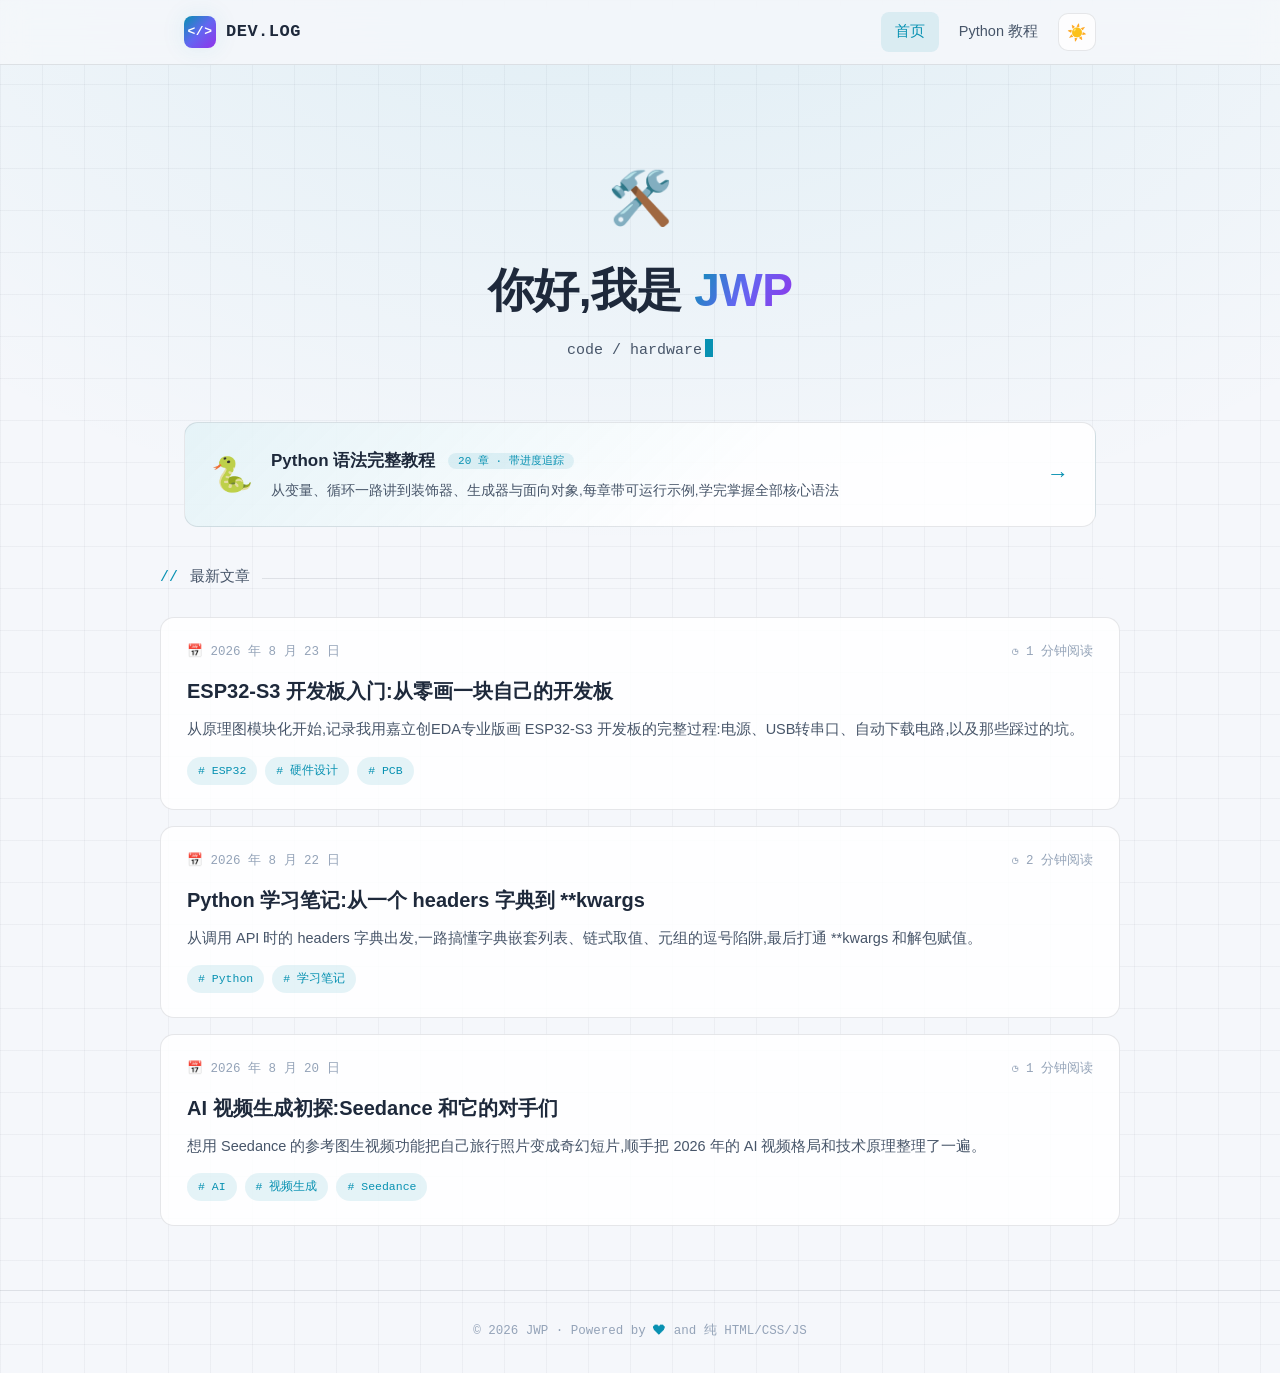
==== index.html @ aa748d0b "博客上线:首页+文章系统+Python语法教程(20章)" ====
<!DOCTYPE html>
<html lang="zh-CN">
<head>
  <meta charset="UTF-8">
  <meta name="viewport" content="width=device-width, initial-scale=1.0">
  <meta name="description" content="个人博客 · 记录硬件设计与编程学习">
  <title>我的博客</title>
  <link rel="icon" href="data:image/svg+xml,<svg xmlns='http://www.w3.org/2000/svg' viewBox='0 0 100 100'><rect width='100' height='100' rx='20' fill='%2322d3ee'/><text x='50' y='68' font-size='52' text-anchor='middle' fill='%23070b14' font-family='monospace' font-weight='bold'>&lt;/&gt;</text></svg>">
  <link rel="stylesheet" href="css/style.css">
</head>
<body>

  <!-- 导航 -->
  <nav class="nav">
    <div class="container nav-inner">
      <a class="logo" href="index.html">
        <span class="logo-mark">&lt;/&gt;</span>
        <span>DEV.LOG</span>
      </a>
      <div class="nav-links">
        <a class="nav-link active" href="index.html">首页</a>
        <a class="nav-link" href="python.html">Python 教程</a>
        <button class="theme-btn" id="themeToggle" type="button" title="切换明暗主题">🌙</button>
      </div>
    </div>
  </nav>

  <!-- Hero -->
  <header class="hero container">
    <span class="hero-emoji fade-up">🛠️</span>
    <h1 class="hero-title fade-up">
      你好,我是 <span class="grad">JWP</span>
    </h1>
    <p class="hero-sub fade-up" id="heroSub">
      <span class="typed"></span><span class="cursor"></span>
    </p>
  </header>

  <!-- Python 教程推广卡片 -->
  <div class="container" style="padding: 0 24px 10px;">
    <a class="py-promo fade-up" href="python.html">
      <span class="py-promo-icon">🐍</span>
      <div>
        <div class="py-promo-title">Python 语法完整教程 <span class="py-promo-badge">20 章 · 带进度追踪</span></div>
        <div class="py-promo-desc">从变量、循环一路讲到装饰器、生成器与面向对象,每章带可运行示例,学完掌握全部核心语法</div>
      </div>
      <span class="py-promo-arrow">→</span>
    </a>
  </div>

  <!-- 文章列表 -->
  <main class="section container">
    <div class="section-head">最新文章</div>
    <div class="post-list" id="postList"></div>
  </main>

  <!-- 页脚 -->
  <footer class="footer">
    <div class="container">
      © 2026 JWP · Powered by <span class="heart">❤</span> and 纯 HTML/CSS/JS
    </div>
  </footer>

  <script src="js/posts.js"></script>
  <script src="js/main.js"></script>
</body>
</html>
---- css/style.css ----
/* ============================================
   个人博客 · 深色科技风
   主题系统:CSS 变量 + [data-theme] 切换
   ============================================ */

:root {
  --bg: #070b14;
  --bg-soft: #0b1120;
  --card: rgba(148, 163, 184, 0.05);
  --card-hover: rgba(148, 163, 184, 0.09);
  --border: rgba(148, 163, 184, 0.15);
  --border-strong: rgba(148, 163, 184, 0.3);
  --text: #e6edf3;
  --text-dim: #94a3b8;
  --text-faint: #64748b;
  --accent: #22d3ee;
  --accent-2: #818cf8;
  --accent-3: #c084fc;
  --accent-dim: rgba(34, 211, 238, 0.12);
  --code-bg: #0d1117;
  --shadow: 0 8px 32px rgba(0, 0, 0, 0.45);
  --glow: 0 0 24px rgba(34, 211, 238, 0.15);
  --grid-line: rgba(148, 163, 184, 0.05);
  --nav-bg: rgba(7, 11, 20, 0.82);
  --mono: "JetBrains Mono", "Cascadia Code", Consolas, "Courier New", monospace;
  --sans: "Segoe UI", "PingFang SC", "Microsoft YaHei", -apple-system, sans-serif;
}

[data-theme="light"] {
  --bg: #f5f7fb;
  --bg-soft: #ffffff;
  --card: rgba(255, 255, 255, 0.85);
  --card-hover: #ffffff;
  --border: rgba(15, 23, 42, 0.1);
  --border-strong: rgba(15, 23, 42, 0.22);
  --text: #1e293b;
  --text-dim: #475569;
  --text-faint: #94a3b8;
  --accent: #0891b2;
  --accent-2: #6366f1;
  --accent-3: #9333ea;
  --accent-dim: rgba(8, 145, 178, 0.1);
  --code-bg: #f1f5f9;
  --shadow: 0 8px 32px rgba(15, 23, 42, 0.1);
  --glow: 0 0 24px rgba(8, 145, 178, 0.1);
  --grid-line: rgba(15, 23, 42, 0.04);
  --nav-bg: rgba(245, 247, 251, 0.85);
}

* { margin: 0; padding: 0; box-sizing: border-box; }

html { scroll-behavior: smooth; }

body {
  font-family: var(--sans);
  background: var(--bg);
  color: var(--text);
  line-height: 1.75;
  min-height: 100vh;
  transition: background 0.3s ease, color 0.3s ease;
  /* 背景网格 + 顶部辉光,纯 CSS 科技感 */
  background-image:
    radial-gradient(ellipse 80% 50% at 50% -10%, var(--accent-dim), transparent),
    linear-gradient(var(--grid-line) 1px, transparent 1px),
    linear-gradient(90deg, var(--grid-line) 1px, transparent 1px);
  background-size: 100% 100%, 42px 42px, 42px 42px;
}

a { color: var(--accent); text-decoration: none; transition: color 0.2s; }
a:hover { color: var(--accent-3); }

::selection { background: var(--accent); color: var(--bg); }

.container { max-width: 960px; margin: 0 auto; padding: 0 24px; }

/* ============ 导航栏 ============ */
.nav {
  position: sticky;
  top: 0;
  z-index: 100;
  backdrop-filter: blur(14px);
  -webkit-backdrop-filter: blur(14px);
  background: var(--nav-bg);
  border-bottom: 1px solid var(--border);
}

.nav-inner {
  display: flex;
  align-items: center;
  justify-content: space-between;
  height: 64px;
}

.logo {
  display: flex;
  align-items: center;
  gap: 10px;
  font-family: var(--mono);
  font-weight: 700;
  font-size: 17px;
  color: var(--text);
  letter-spacing: 0.5px;
}

.logo-mark {
  width: 32px;
  height: 32px;
  display: grid;
  place-items: center;
  border-radius: 8px;
  background: linear-gradient(135deg, var(--accent), var(--accent-2), var(--accent-3));
  color: #fff;
  font-size: 13px;
  font-weight: 800;
  box-shadow: var(--glow);
}

.nav-links { display: flex; align-items: center; gap: 6px; }

.nav-link {
  padding: 7px 14px;
  border-radius: 8px;
  color: var(--text-dim);
  font-size: 14.5px;
  transition: all 0.2s;
}

.nav-link:hover { color: var(--text); background: var(--card); }
.nav-link.active { color: var(--accent); background: var(--accent-dim); }

/* 主题切换按钮 */
.theme-btn {
  width: 38px;
  height: 38px;
  display: grid;
  place-items: center;
  border: 1px solid var(--border);
  border-radius: 10px;
  background: var(--card);
  color: var(--text-dim);
  cursor: pointer;
  transition: all 0.25s;
  font-size: 16px;
}

.theme-btn:hover {
  border-color: var(--accent);
  color: var(--accent);
  box-shadow: var(--glow);
  transform: rotate(15deg);
}

/* ============ 首页 Hero ============ */
.hero { padding: 88px 0 56px; text-align: center; }

.hero-emoji { font-size: 52px; display: block; margin-bottom: 18px; }

.hero-title {
  font-size: clamp(30px, 6vw, 46px);
  font-weight: 800;
  letter-spacing: -0.5px;
  line-height: 1.25;
}

.hero-title .grad {
  background: linear-gradient(120deg, var(--accent), var(--accent-2), var(--accent-3));
  -webkit-background-clip: text;
  background-clip: text;
  -webkit-text-fill-color: transparent;
}

.hero-sub {
  margin-top: 18px;
  font-family: var(--mono);
  font-size: 15px;
  color: var(--text-dim);
  min-height: 28px;
}

.hero-sub .cursor {
  display: inline-block;
  width: 8px;
  height: 18px;
  margin-left: 3px;
  vertical-align: -3px;
  background: var(--accent);
  animation: blink 0.9s step-end infinite;
}

@keyframes blink { 50% { opacity: 0; } }

/* ============ 分区标题 ============ */
.section { padding: 28px 0 64px; }

.section-head {
  display: flex;
  align-items: center;
  gap: 12px;
  margin-bottom: 26px;
  font-family: var(--mono);
  font-size: 15px;
  color: var(--text-dim);
}

.section-head::before { content: "//"; color: var(--accent); }
.section-head::after {
  content: "";
  flex: 1;
  height: 1px;
  background: linear-gradient(90deg, var(--border), transparent);
}

/* ============ 文章卡片 ============ */
.post-list { display: flex; flex-direction: column; gap: 16px; }

.post-card {
  display: block;
  padding: 24px 26px;
  border: 1px solid var(--border);
  border-radius: 14px;
  background: var(--card);
  color: var(--text);
  transition: all 0.25s ease;
  position: relative;
  overflow: hidden;
}

.post-card::before {
  content: "";
  position: absolute;
  left: 0;
  top: 0;
  bottom: 0;
  width: 3px;
  background: linear-gradient(180deg, var(--accent), var(--accent-3));
  opacity: 0;
  transition: opacity 0.25s;
}

.post-card:hover {
  background: var(--card-hover);
  border-color: var(--border-strong);
  transform: translateY(-3px);
  box-shadow: var(--shadow), var(--glow);
}

.post-card:hover::before { opacity: 1; }

.post-meta {
  display: flex;
  align-items: center;
  gap: 14px;
  font-family: var(--mono);
  font-size: 12.5px;
  color: var(--text-faint);
  margin-bottom: 10px;
}

.post-title {
  font-size: 20px;
  font-weight: 700;
  margin-bottom: 8px;
  transition: color 0.2s;
}

.post-card:hover .post-title { color: var(--accent); }

.post-summary {
  font-size: 14.5px;
  color: var(--text-dim);
  display: -webkit-box;
  -webkit-line-clamp: 2;
  -webkit-box-orient: vertical;
  overflow: hidden;
}

.post-tags { display: flex; gap: 8px; margin-top: 14px; flex-wrap: wrap; }

.tag {
  font-family: var(--mono);
  font-size: 11.5px;
  padding: 3px 10px;
  border-radius: 999px;
  color: var(--accent);
  background: var(--accent-dim);
  border: 1px solid transparent;
}

.read-time { margin-left: auto; }
.read-time::before { content: "◷ "; }

/* ============ 文章页 ============ */
.post-page { padding: 56px 0 72px; }

.back-link {
  display: inline-flex;
  align-items: center;
  gap: 6px;
  font-family: var(--mono);
  font-size: 13.5px;
  color: var(--text-dim);
  margin-bottom: 34px;
}

.back-link:hover { color: var(--accent); }

.post-header { margin-bottom: 40px; padding-bottom: 28px; border-bottom: 1px solid var(--border); }

.post-page-title {
  font-size: clamp(24px, 4.5vw, 34px);
  font-weight: 800;
  line-height: 1.35;
  margin-bottom: 16px;
}

.article {
  font-size: 16px;
  color: var(--text);
  word-wrap: break-word;
}

.article h2 {
  font-size: 23px;
  margin: 44px 0 16px;
  padding-left: 14px;
  border-left: 4px solid var(--accent);
}

.article h3 { font-size: 18.5px; margin: 32px 0 12px; color: var(--text); }

.article p { margin: 14px 0; color: var(--text-dim); }

.article strong { color: var(--text); }

.article ul, .article ol { margin: 14px 0 14px 24px; color: var(--text-dim); }
.article li { margin: 6px 0; }
.article li::marker { color: var(--accent); }

.article blockquote {
  margin: 20px 0;
  padding: 14px 20px;
  border-left: 4px solid var(--accent-2);
  background: var(--card);
  border-radius: 0 10px 10px 0;
  color: var(--text-dim);
}

.article blockquote p { margin: 4px 0; }

.article img { max-width: 100%; border-radius: 12px; margin: 10px 0; }

/* 表格(外层可横向滚动,窄屏不撑爆页面) */
.table-wrap { overflow-x: auto; margin: 22px 0; }

.article table {
  width: 100%;
  border-collapse: collapse;
  font-size: 14.5px;
  overflow: hidden;
  border-radius: 10px;
  border: 1px solid var(--border);
}

.article th {
  font-family: var(--mono);
  font-size: 13px;
  text-align: left;
  padding: 10px 16px;
  background: var(--accent-dim);
  color: var(--accent);
  border-bottom: 1px solid var(--border);
}

.article td {
  padding: 10px 16px;
  color: var(--text-dim);
  border-bottom: 1px solid var(--border);
}

.article tr:last-child td { border-bottom: none; }
.article tr:hover td { background: var(--card); }

.article hr { border: none; height: 1px; background: var(--border); margin: 36px 0; }

/* 行内代码 */
.article code.inline {
  font-family: var(--mono);
  font-size: 0.88em;
  padding: 2px 7px;
  border-radius: 6px;
  background: var(--accent-dim);
  color: var(--accent);
  border: 1px solid var(--border);
}

/* 代码块 */
.code-block {
  margin: 22px 0;
  border: 1px solid var(--border);
  border-radius: 12px;
  overflow: hidden;
  background: var(--code-bg);
}

.code-head {
  display: flex;
  align-items: center;
  justify-content: space-between;
  padding: 8px 16px;
  border-bottom: 1px solid var(--border);
  background: rgba(148, 163, 184, 0.06);
  font-family: var(--mono);
  font-size: 12px;
  color: var(--text-faint);
}

.copy-btn {
  border: 1px solid var(--border);
  background: transparent;
  color: var(--text-faint);
  font-family: var(--mono);
  font-size: 11.5px;
  padding: 3px 12px;
  border-radius: 6px;
  cursor: pointer;
  transition: all 0.2s;
}

.copy-btn:hover { color: var(--accent); border-color: var(--accent); }
.copy-btn.copied { color: #34d399; border-color: #34d399; }

.code-block pre {
  padding: 18px 20px;
  overflow-x: auto;
  font-family: var(--mono);
  font-size: 13.5px;
  line-height: 1.7;
  color: var(--text);
}

/* 上下篇导航 */
.post-nav {
  display: grid;
  grid-template-columns: 1fr 1fr;
  gap: 14px;
  margin-top: 56px;
}

.post-nav-card {
  padding: 18px 20px;
  border: 1px solid var(--border);
  border-radius: 12px;
  background: var(--card);
  color: var(--text);
  transition: all 0.2s;
}

.post-nav-card:hover { border-color: var(--accent); box-shadow: var(--glow); }
.post-nav-card.next { text-align: right; }
.post-nav-label {
  font-family: var(--mono);
  font-size: 12px;
  color: var(--text-faint);
  display: block;
  margin-bottom: 6px;
}
.post-nav-title { font-size: 15px; font-weight: 600; }

/* 未找到 */
.not-found { text-align: center; padding: 90px 0; }
.not-found h1 {
  font-family: var(--mono);
  font-size: 64px;
  background: linear-gradient(120deg, var(--accent), var(--accent-3));
  -webkit-background-clip: text;
  background-clip: text;
  -webkit-text-fill-color: transparent;
}
.not-found p { color: var(--text-dim); margin: 14px 0 26px; }

/* ============ 页脚 ============ */
.footer {
  border-top: 1px solid var(--border);
  padding: 30px 0;
  text-align: center;
  font-family: var(--mono);
  font-size: 12.5px;
  color: var(--text-faint);
}

.footer .heart { color: var(--accent); }

/* ============ 响应式 ============ */
@media (max-width: 720px) {
  .hero { padding: 56px 0 40px; }
  .hero-emoji { font-size: 42px; }
  .post-card { padding: 20px; }
  .post-title { font-size: 18px; }
  .post-nav { grid-template-columns: 1fr; }
  .post-nav-card.next { text-align: left; }
  .article { font-size: 15px; }
  .nav-link { padding: 7px 10px; font-size: 14px; }
}

/* ============================================
   Python 教程页
   ============================================ */
.py-layout {
  display: grid;
  grid-template-columns: 268px minmax(0, 1fr);
  gap: 36px;
  padding-top: 36px;
  padding-bottom: 72px;
  align-items: start;
}

/* grid 项默认 min-width:auto 会被内容撑爆,必须显式归零 */
.py-layout > * { min-width: 0; }

.toc-wrap { position: sticky; top: 88px; width: 100%; max-height: calc(100vh - 110px); }

.toc-box {
  border: 1px solid var(--border);
  border-radius: 14px;
  background: var(--card);
  overflow-y: auto;
  scrollbar-width: thin;
}

.toc-summary {
  padding: 14px 18px;
  font-family: var(--mono);
  font-size: 14px;
  color: var(--text);
  cursor: pointer;
  user-select: none;
  border-bottom: 1px solid var(--border);
  position: sticky;
  top: 0;
  background: var(--bg-soft);
  z-index: 2;
}

.toc-summary::-webkit-details-marker { display: none; }
.toc-summary::after { content: "▾"; float: right; color: var(--text-faint); }
.toc-box:not([open]) .toc-summary::after { content: "▸"; }

.progress-wrap { padding: 14px 18px 6px; }

.progress-track {
  height: 6px;
  border-radius: 999px;
  background: var(--border);
  overflow: hidden;
}

.progress-fill {
  height: 100%;
  width: 0;
  border-radius: 999px;
  background: linear-gradient(90deg, var(--accent), var(--accent-2));
  transition: width 0.4s ease;
}

.progress-text {
  margin-top: 8px;
  font-family: var(--mono);
  font-size: 11.5px;
  color: var(--text-faint);
}

.toc-nav { display: flex; flex-direction: column; padding: 8px; }

.toc-item {
  display: flex;
  align-items: center;
  gap: 10px;
  padding: 8px 12px;
  border-radius: 8px;
  font-size: 13.5px;
  color: var(--text-dim);
  transition: all 0.15s;
}

.toc-item:hover { color: var(--text); background: var(--card-hover); }

.toc-item.active {
  color: var(--accent);
  background: var(--accent-dim);
}

.toc-check {
  width: 15px;
  height: 15px;
  flex: none;
  border: 1.5px solid var(--border-strong);
  border-radius: 4px;
  display: grid;
  place-items: center;
  font-size: 10px;
  transition: all 0.2s;
}

.toc-item.done .toc-check {
  background: var(--accent);
  border-color: var(--accent);
  color: var(--bg);
}
.toc-item.done .toc-check::before { content: "✓"; }
.toc-item.done .toc-label { color: var(--text-faint); text-decoration: line-through; }

/* 章节 */
.chapter {
  padding: 34px 34px 30px;
  margin-bottom: 30px;
  border: 1px solid var(--border);
  border-radius: 16px;
  background: var(--card);
  scroll-margin-top: 88px;
}

.ch-title {
  font-size: 24px;
  font-weight: 800;
  margin-bottom: 22px;
  padding-bottom: 16px;
  border-bottom: 1px solid var(--border);
  background: linear-gradient(120deg, var(--accent), var(--accent-2));
  -webkit-background-clip: text;
  background-clip: text;
  -webkit-text-fill-color: transparent;
  display: inline-block;
}

.ch-toggle {
  display: block;
  width: 100%;
  margin-top: 26px;
  padding: 12px;
  border: 1px dashed var(--border-strong);
  border-radius: 10px;
  background: transparent;
  color: var(--text-dim);
  font-family: var(--mono);
  font-size: 13.5px;
  cursor: pointer;
  transition: all 0.2s;
}

.ch-toggle:hover { border-color: var(--accent); color: var(--accent); }

.ch-toggle.learned {
  border-style: solid;
  border-color: #34d399;
  color: #34d399;
  background: rgba(52, 211, 153, 0.07);
}

/* 教程页响应式:目录折叠到顶部 */
@media (max-width: 960px) {
  .py-layout { grid-template-columns: minmax(0, 1fr); gap: 20px; padding-top: 20px; }
  .toc-wrap { position: static; max-height: none; }
  .toc-box { max-width: 100%; }
  .toc-nav { max-height: 300px; overflow-y: auto; }
  .toc-label { word-break: break-all; }
  .chapter { padding: 24px 20px; }
}

/* 首页教程推广卡片 */
.py-promo {
  display: flex;
  align-items: center;
  gap: 18px;
  padding: 22px 26px;
  border: 1px solid var(--border);
  border-radius: 14px;
  background: linear-gradient(135deg, var(--accent-dim), transparent 60%), var(--card);
  color: var(--text);
  transition: all 0.25s;
}

.py-promo:hover {
  border-color: var(--accent);
  transform: translateY(-3px);
  box-shadow: var(--shadow), var(--glow);
  color: var(--text);
}

.py-promo-icon { font-size: 34px; flex: none; }

.py-promo-title { font-size: 17px; font-weight: 700; margin-bottom: 4px; }

.py-promo-badge {
  font-family: var(--mono);
  font-size: 11px;
  font-weight: 400;
  color: var(--accent);
  background: var(--accent-dim);
  padding: 2px 10px;
  border-radius: 999px;
  margin-left: 8px;
  vertical-align: 2px;
}

.py-promo-desc { font-size: 13.5px; color: var(--text-dim); }

.py-promo-arrow {
  margin-left: auto;
  font-size: 22px;
  color: var(--accent);
  flex: none;
  transition: transform 0.25s;
}

.py-promo:hover .py-promo-arrow { transform: translateX(6px); }

@media (max-width: 720px) {
  .py-promo { flex-direction: column; align-items: flex-start; gap: 10px; }
  .py-promo-arrow { display: none; }
}



/* 滚动条美化 */
::-webkit-scrollbar { width: 10px; height: 10px; }
::-webkit-scrollbar-track { background: var(--bg); }
::-webkit-scrollbar-thumb {
  background: var(--border-strong);
  border-radius: 6px;
  border: 2px solid var(--bg);
}
::-webkit-scrollbar-thumb:hover { background: var(--accent); }

/* 进场动画 */
@keyframes fadeUp {
  from { opacity: 0; transform: translateY(16px); }
  to { opacity: 1; transform: translateY(0); }
}

.fade-up { animation: fadeUp 0.55s ease both; }
.fade-up:nth-child(2) { animation-delay: 0.08s; }
.fade-up:nth-child(3) { animation-delay: 0.16s; }
.fade-up:nth-child(4) { animation-delay: 0.24s; }

@media (prefers-reduced-motion: reduce) {
  *, *::before, *::after { animation: none !important; transition: none !important; }
}
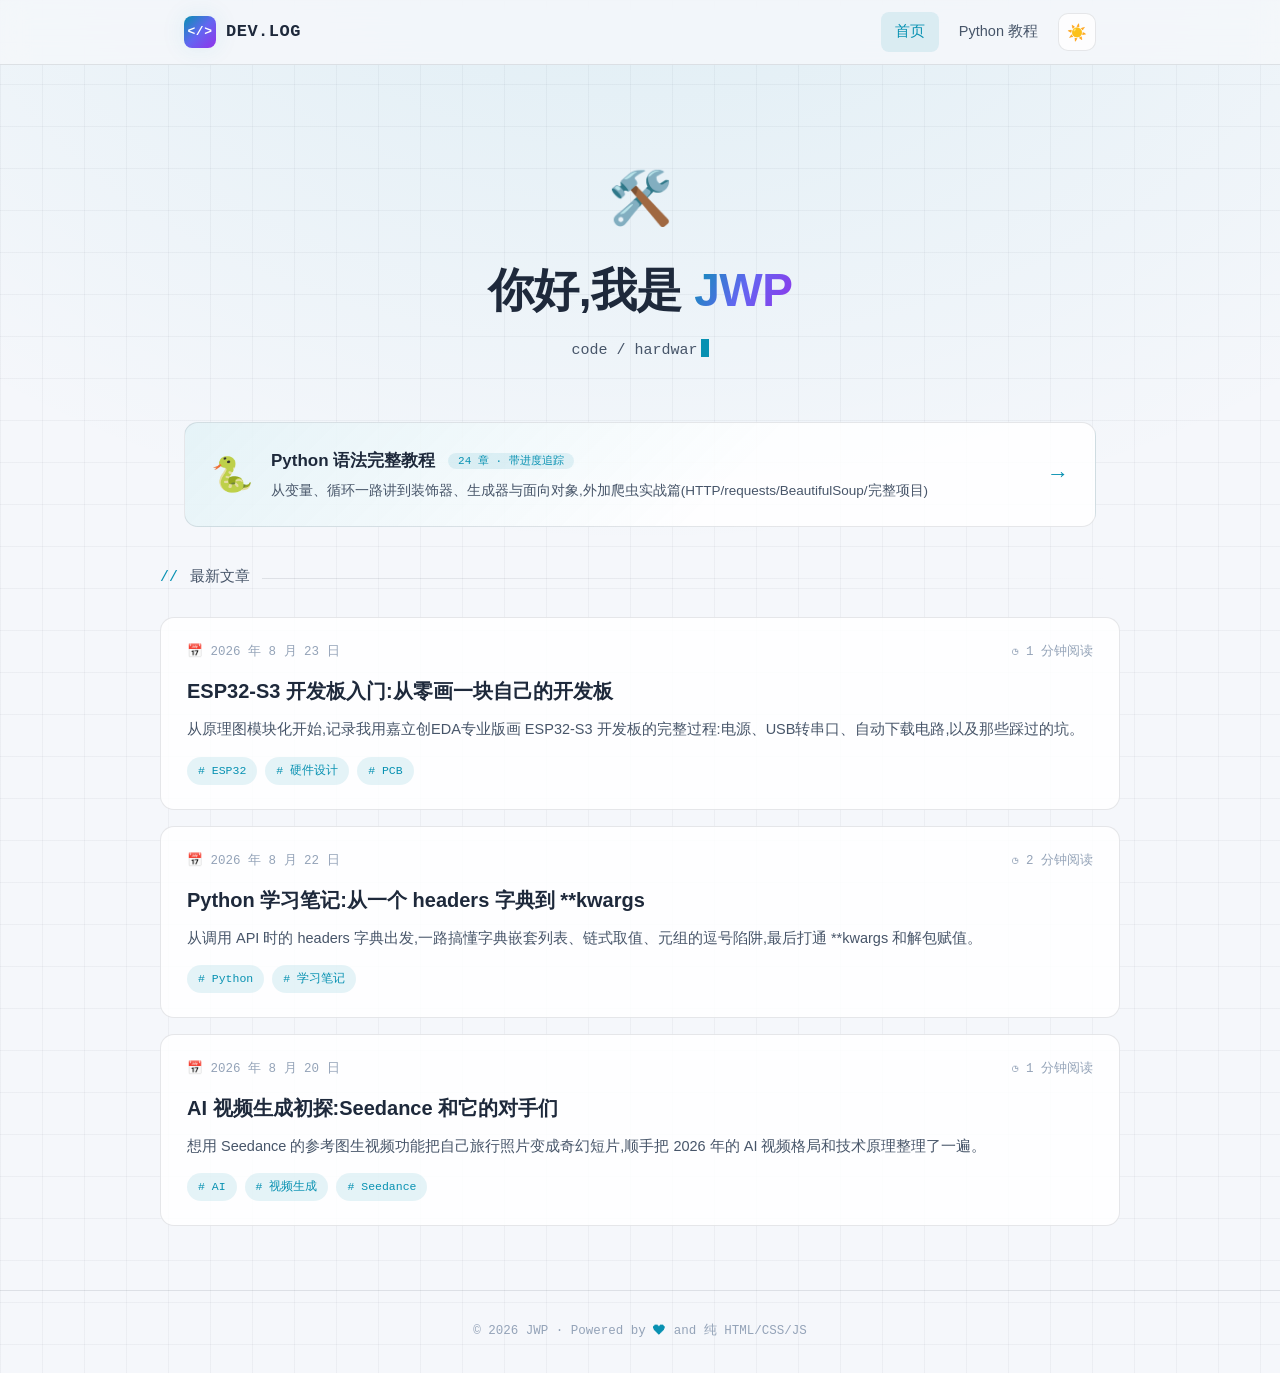
==== commit 456e7196: "新增 Python 爬虫实战篇(21-24章):HTTP基础/requests/BeautifulSoup/完整项目" ====
--- a/index.html
+++ b/index.html
@@ -41,8 +41,8 @@
     <a class="py-promo fade-up" href="python.html">
       <span class="py-promo-icon">🐍</span>
       <div>
-        <div class="py-promo-title">Python 语法完整教程 <span class="py-promo-badge">20 章 · 带进度追踪</span></div>
-        <div class="py-promo-desc">从变量、循环一路讲到装饰器、生成器与面向对象,每章带可运行示例,学完掌握全部核心语法</div>
+        <div class="py-promo-title">Python 语法完整教程 <span class="py-promo-badge">24 章 · 带进度追踪</span></div>
+        <div class="py-promo-desc">从变量、循环一路讲到装饰器、生成器与面向对象,外加爬虫实战篇(HTTP/requests/BeautifulSoup/完整项目)</div>
       </div>
       <span class="py-promo-arrow">→</span>
     </a>
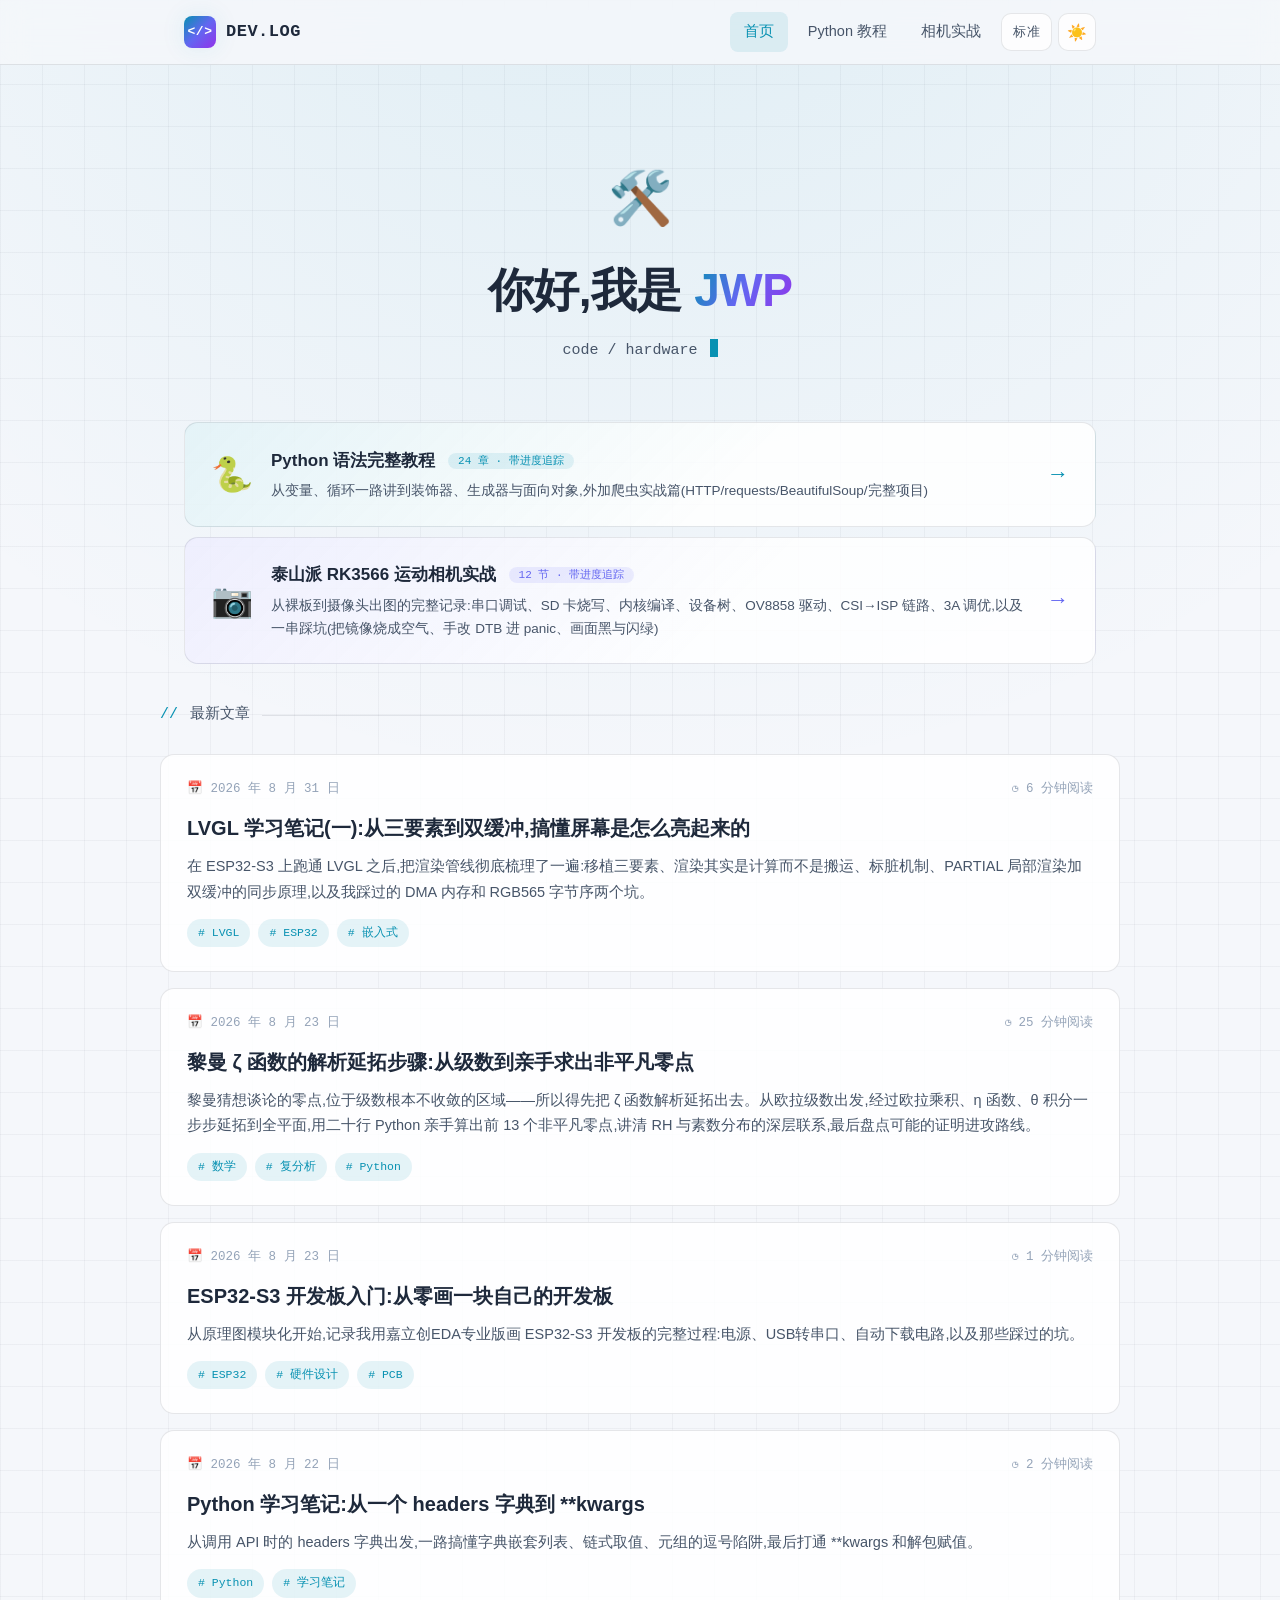
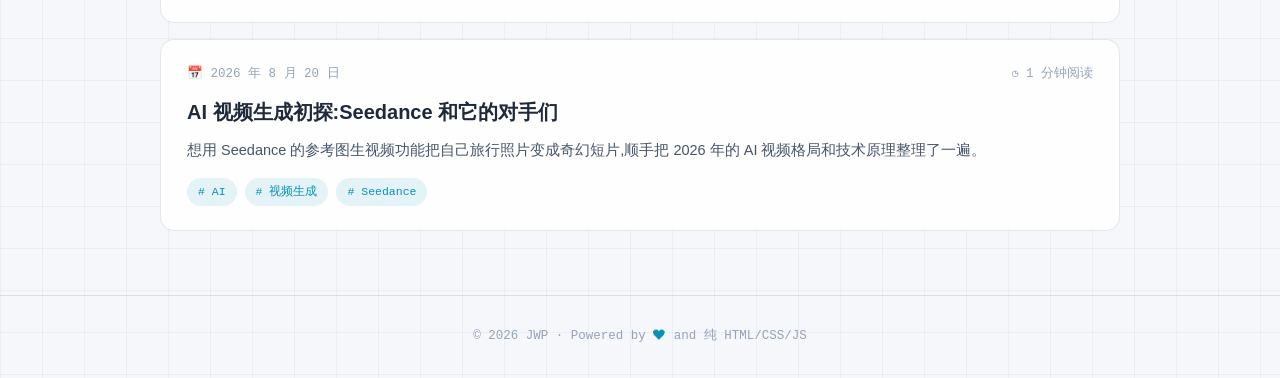
==== commit 5f5afd8e: "新增「泰山派 RK3566 运动相机实战」模块(12 节)+ 内容宽度三档切换 - tspi-camera.html / js/tspi-camera-content.js / js/tspi-cam" ====
--- a/index.html
+++ b/index.html
@@ -20,6 +20,8 @@
       <div class="nav-links">
         <a class="nav-link active" href="index.html">首页</a>
         <a class="nav-link" href="python.html">Python 教程</a>
+        <a class="nav-link" href="tspi-camera.html">相机实战</a>
+        <button class="width-btn" id="widthToggle" type="button" title="内容宽度">标准</button>
         <button class="theme-btn" id="themeToggle" type="button" title="切换明暗主题">🌙</button>
       </div>
     </div>
@@ -48,6 +50,18 @@
     </a>
   </div>
 
+  <!-- 泰山派相机实战推广卡片 -->
+  <div class="container" style="padding: 0 24px 10px;">
+    <a class="cam-promo fade-up" href="tspi-camera.html">
+      <span class="cam-promo-icon">📷</span>
+      <div>
+        <div class="cam-promo-title">泰山派 RK3566 运动相机实战 <span class="cam-promo-badge">12 节 · 带进度追踪</span></div>
+        <div class="cam-promo-desc">从裸板到摄像头出图的完整记录:串口调试、SD 卡烧写、内核编译、设备树、OV8858 驱动、CSI→ISP 链路、3A 调优,以及一串踩坑(把镜像烧成空气、手改 DTB 进 panic、画面黑与闪绿)</div>
+      </div>
+      <span class="cam-promo-arrow">→</span>
+    </a>
+  </div>
+
   <!-- 文章列表 -->
   <main class="section container">
     <div class="section-head">最新文章</div>
--- a/css/style.css
+++ b/css/style.css
@@ -17,13 +17,19 @@
   --accent-2: #818cf8;
   --accent-3: #c084fc;
   --accent-dim: rgba(34, 211, 238, 0.12);
+  --accent-2-dim: rgba(129, 140, 248, 0.12);
   --code-bg: #0d1117;
   --shadow: 0 8px 32px rgba(0, 0, 0, 0.45);
   --glow: 0 0 24px rgba(34, 211, 238, 0.15);
   --grid-line: rgba(148, 163, 184, 0.05);
   --nav-bg: rgba(7, 11, 20, 0.82);
-  --mono: "JetBrains Mono", "Cascadia Code", Consolas, "Courier New", monospace;
+  --pn-1: #f472b6;
+  --pn-2: #fbbf24;
+  --pn-3: #4ade80;
+  --mono: "JetBrains Mono", "SF Mono", "Cascadia Code", Menlo, Consolas, "Courier New", monospace;
   --sans: "Segoe UI", "PingFang SC", "Microsoft YaHei", -apple-system, sans-serif;
+  /* 内容最大宽度:由 js/main.js 的 Width 模块切换 <html data-width> */
+  --content-max: 960px;
 }
 
 [data-theme="light"] {
@@ -40,12 +46,20 @@
   --accent-2: #6366f1;
   --accent-3: #9333ea;
   --accent-dim: rgba(8, 145, 178, 0.1);
+  --accent-2-dim: rgba(99, 102, 241, 0.1);
   --code-bg: #f1f5f9;
   --shadow: 0 8px 32px rgba(15, 23, 42, 0.1);
   --glow: 0 0 24px rgba(8, 145, 178, 0.1);
   --grid-line: rgba(15, 23, 42, 0.04);
   --nav-bg: rgba(245, 247, 251, 0.85);
-}
+  --pn-1: #db2777;
+  --pn-2: #b45309;
+  --pn-3: #15803d;
+}
+
+/* 内容宽度档位(标准 / 宽屏 / 超宽),由 js/main.js 的 Width 模块写到 <html data-width> */
+[data-width="wide"] { --content-max: 1200px; }
+[data-width="xwide"] { --content-max: 1440px; }
 
 * { margin: 0; padding: 0; box-sizing: border-box; }
 
@@ -71,7 +85,7 @@
 
 ::selection { background: var(--accent); color: var(--bg); }
 
-.container { max-width: 960px; margin: 0 auto; padding: 0 24px; }
+.container { max-width: var(--content-max); margin: 0 auto; padding: 0 24px; }
 
 /* ============ 导航栏 ============ */
 .nav {
@@ -150,6 +164,30 @@
   transform: rotate(15deg);
 }
 
+/* 内容宽度切换按钮 */
+.width-btn {
+  height: 38px;
+  padding: 0 11px;
+  display: grid;
+  place-items: center;
+  border: 1px solid var(--border);
+  border-radius: 10px;
+  background: var(--card);
+  color: var(--text-dim);
+  cursor: pointer;
+  transition: all 0.25s;
+  font-family: var(--mono);
+  font-size: 12.5px;
+  letter-spacing: 0.5px;
+  white-space: nowrap;
+}
+
+.width-btn:hover {
+  border-color: var(--accent);
+  color: var(--accent);
+  box-shadow: var(--glow);
+}
+
 /* ============ 首页 Hero ============ */
 .hero { padding: 88px 0 56px; text-align: center; }
 
@@ -314,7 +352,7 @@
 }
 
 .article {
-  font-size: 16px;
+  font-size: 16.5px;
   color: var(--text);
   word-wrap: break-word;
 }
@@ -355,7 +393,7 @@
 .article table {
   width: 100%;
   border-collapse: collapse;
-  font-size: 14.5px;
+  font-size: 15px;
   overflow: hidden;
   border-radius: 10px;
   border: 1px solid var(--border);
@@ -363,7 +401,7 @@
 
 .article th {
   font-family: var(--mono);
-  font-size: 13px;
+  font-size: 13.5px;
   text-align: left;
   padding: 10px 16px;
   background: var(--accent-dim);
@@ -430,13 +468,19 @@
 .copy-btn.copied { color: #34d399; border-color: #34d399; }
 
 .code-block pre {
-  padding: 18px 20px;
+  padding: 20px 22px;
   overflow-x: auto;
   font-family: var(--mono);
-  font-size: 13.5px;
-  line-height: 1.7;
+  font-size: 15.5px;
+  line-height: 1.8;
+  letter-spacing: 0.2px;
   color: var(--text);
 }
+
+/* 彩虹括号: 按嵌套深度循环着色 */
+.code-block code .pn-1 { color: var(--pn-1); }
+.code-block code .pn-2 { color: var(--pn-2); }
+.code-block code .pn-3 { color: var(--pn-3); }
 
 /* 上下篇导航 */
 .post-nav {
@@ -500,6 +544,10 @@
   .post-nav-card.next { text-align: left; }
   .article { font-size: 15px; }
   .nav-link { padding: 7px 10px; font-size: 14px; }
+  /* 窄屏:导航允许换行,避免链接 + 主题 + 宽度按钮挤到横向溢出 */
+  .nav-inner { flex-wrap: wrap; height: auto; min-height: 64px; padding: 10px 0; row-gap: 8px; }
+  .nav-links { flex-wrap: wrap; justify-content: flex-end; }
+  .width-btn { height: 34px; padding: 0 9px; font-size: 12px; }
 }
 
 /* ============================================
@@ -666,8 +714,9 @@
   .chapter { padding: 24px 20px; }
 }
 
-/* 首页教程推广卡片 */
-.py-promo {
+/* 首页推广卡片(教程 / 相机实战共用版式) */
+.py-promo,
+.cam-promo {
   display: flex;
   align-items: center;
   gap: 18px;
@@ -679,18 +728,22 @@
   transition: all 0.25s;
 }
 
-.py-promo:hover {
+.py-promo:hover,
+.cam-promo:hover {
   border-color: var(--accent);
   transform: translateY(-3px);
   box-shadow: var(--shadow), var(--glow);
   color: var(--text);
 }
 
-.py-promo-icon { font-size: 34px; flex: none; }
-
-.py-promo-title { font-size: 17px; font-weight: 700; margin-bottom: 4px; }
-
-.py-promo-badge {
+.py-promo-icon,
+.cam-promo-icon { font-size: 34px; flex: none; }
+
+.py-promo-title,
+.cam-promo-title { font-size: 17px; font-weight: 700; margin-bottom: 4px; }
+
+.py-promo-badge,
+.cam-promo-badge {
   font-family: var(--mono);
   font-size: 11px;
   font-weight: 400;
@@ -702,9 +755,11 @@
   vertical-align: 2px;
 }
 
-.py-promo-desc { font-size: 13.5px; color: var(--text-dim); }
-
-.py-promo-arrow {
+.py-promo-desc,
+.cam-promo-desc { font-size: 13.5px; color: var(--text-dim); }
+
+.py-promo-arrow,
+.cam-promo-arrow {
   margin-left: auto;
   font-size: 22px;
   color: var(--accent);
@@ -712,11 +767,23 @@
   transition: transform 0.25s;
 }
 
-.py-promo:hover .py-promo-arrow { transform: translateX(6px); }
+.py-promo:hover .py-promo-arrow,
+.cam-promo:hover .cam-promo-arrow { transform: translateX(6px); }
+
+/* 相机实战卡片:换成靛紫强调色,与教程卡片区分 */
+.cam-promo {
+  background: linear-gradient(135deg, var(--accent-2-dim), transparent 60%), var(--card);
+}
+
+.cam-promo:hover { border-color: var(--accent-2); }
+.cam-promo-badge { color: var(--accent-2); background: var(--accent-2-dim); }
+.cam-promo-arrow { color: var(--accent-2); }
 
 @media (max-width: 720px) {
-  .py-promo { flex-direction: column; align-items: flex-start; gap: 10px; }
-  .py-promo-arrow { display: none; }
+  .py-promo,
+  .cam-promo { flex-direction: column; align-items: flex-start; gap: 10px; }
+  .py-promo-arrow,
+  .cam-promo-arrow { display: none; }
 }
 
 
